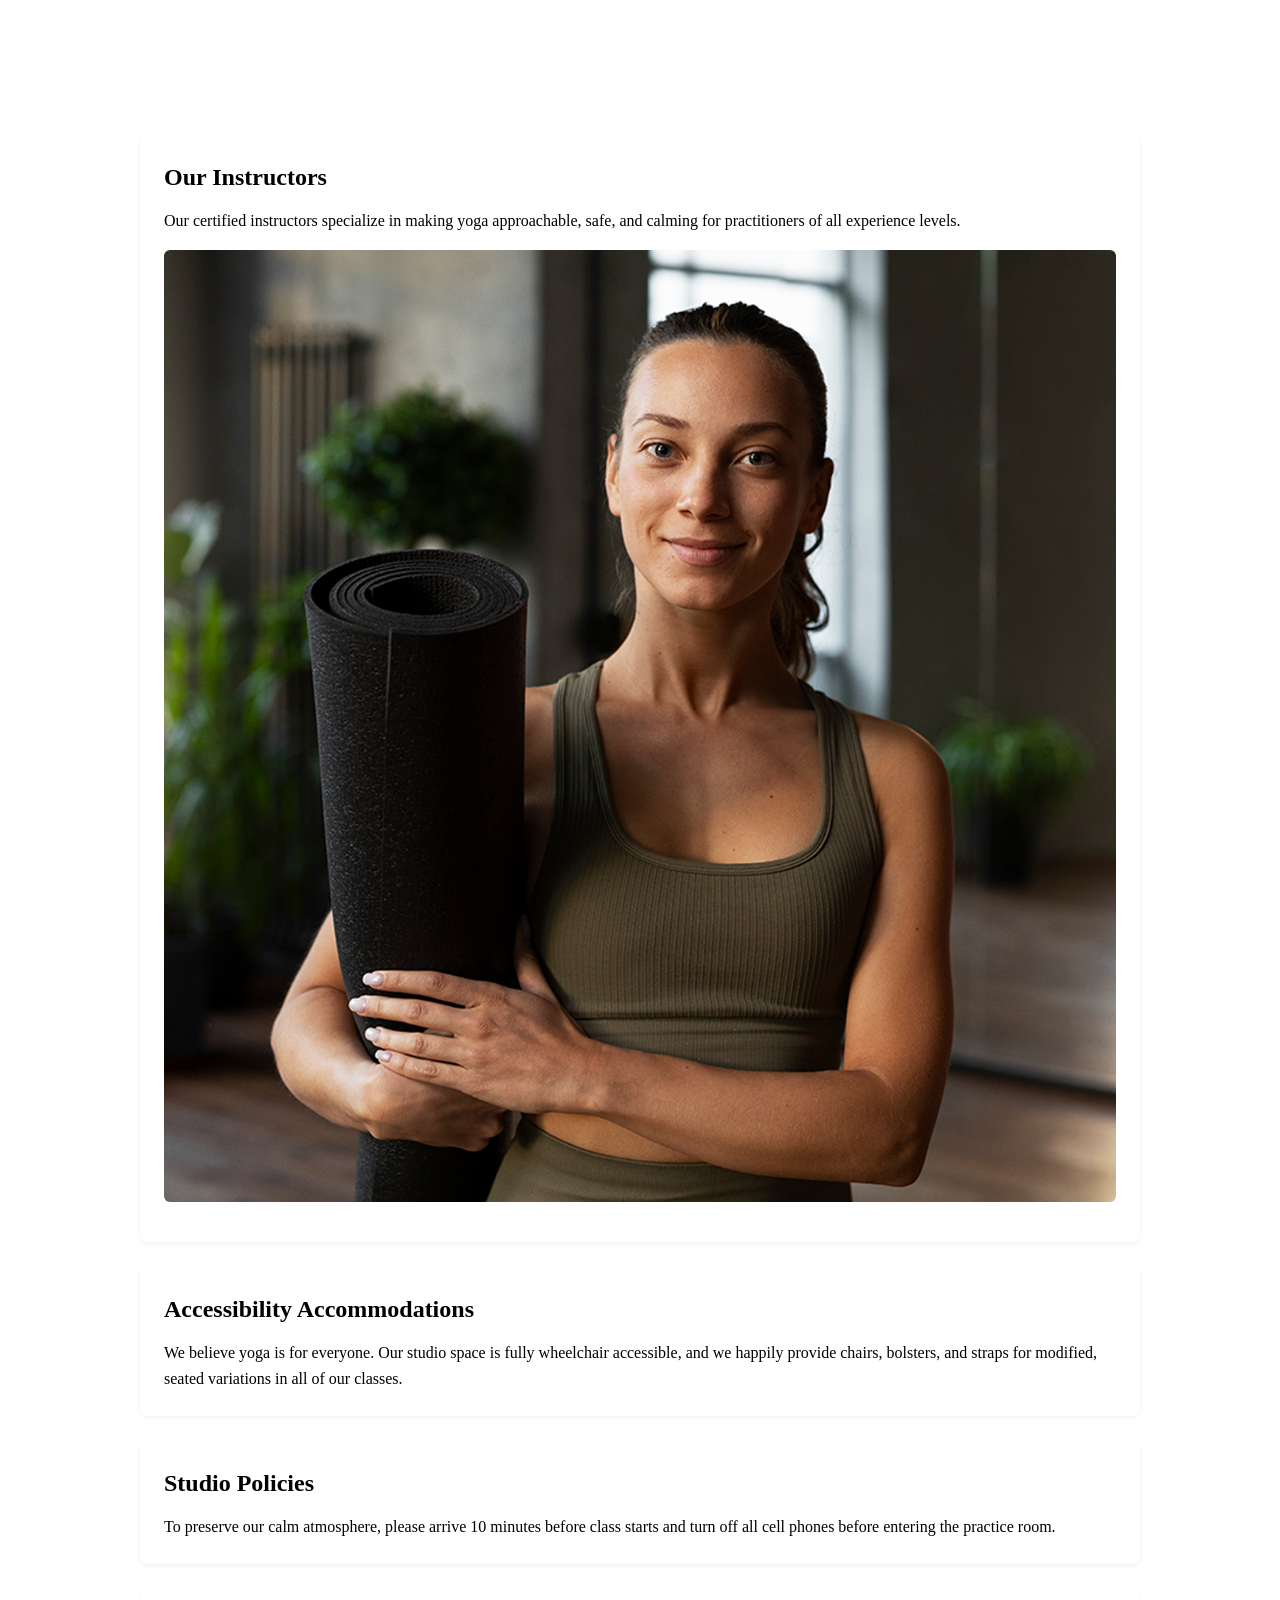
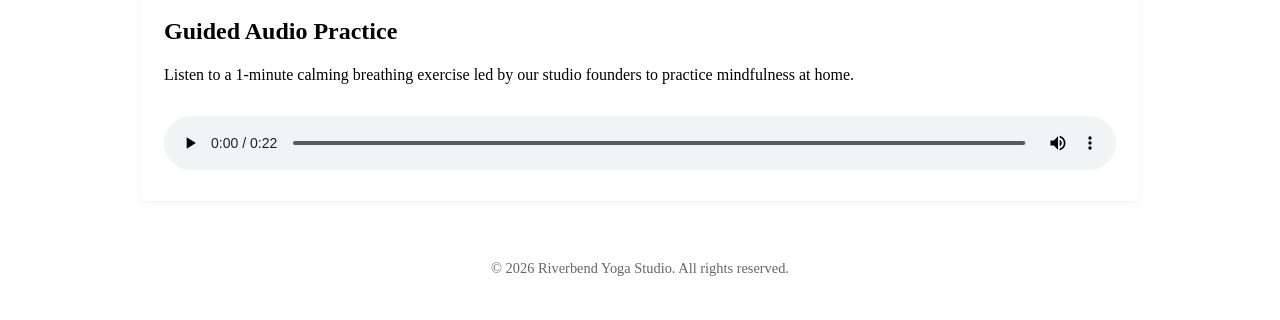
==== about.html @ 56cc20e1 "Fix indentation in about.html" ====
<!DOCTYPE html>
<html lang="en">
<head>
  <meta charset="UTF-8">
  <meta name="viewport" content="width=device-width, initial-scale=1.0">
  <title>About Us | Riverbend Yoga Studio</title>
  <link rel="stylesheet" href="styles.css">
</head>
<body>
  <header>
    <h1>Riverbend Yoga Studio</h1>
    <nav>
      <ul>
        <li><a href="index.html">Home</a></li>
        <li><a href="about.html">About</a></li>
        <li><a href="services.html">Services</a></li>
        <li><a href="event.html">Events</a></li>
      </ul>
    </nav>
  </header>
  <main>
    <section>
      <h2>Our Instructors</h2>
      <p>Our certified instructors specialize in making yoga approachable, safe, and calming for practitioners of all experience levels.</p>
      <!-- REQUIRED ELEMENT: Image 2 of 2 -->
      <img src="yoga-instructor_c.png" alt="A smiling Riverbend yoga instructor sitting cross-legged on a yoga mat in a peaceful studio environment.">
    </section>
    <section>
      <h2>Accessibility Accommodations</h2>
      <p>We believe yoga is for everyone. Our studio space is fully wheelchair accessible, and we happily provide chairs, bolsters, and straps for modified, seated variations in all of our classes.</p>
    </section>
    <section>
      <h2>Studio Policies</h2>
      <p>To preserve our calm atmosphere, please arrive 10 minutes before class starts and turn off all cell phones before entering the practice room.</p>
    </section>
    <section>
      <h2>Guided Audio Practice</h2>
      <p>Listen to a 1-minute calming breathing exercise led by our studio founders to practice mindfulness at home.</p>
      <!-- REQUIRED ELEMENT: Audio with Fallback Text -->
      <audio controls>
        <source src="yoga-breathing_c.mp3" type="audio/mpeg">
        Your browser does not support the audio element. You can download the MP3 track to listen to it on your device.
      </audio>
    </section>
  </main>
  <footer>
    <p>&copy; 2026 Riverbend Yoga Studio. All rights reserved.</p>
  </footer>
</body>
</html>
---- styles.css ----
CSS
/* ==========================================================================
   Global Reset & Color/Font Variables
   ========================================================================== */
:root {
  /* Color Palette (2-4 colors) */
  --bg-cream: #FFF8F0;
  --primary-brown: #6B3E26;
  --accent-peach: #D88C5A;
  --text-charcoal: #2F2A26;

  /* Typography (Max 2 font families) */
  --font-heading: 'Georgia', serif;
  --font-body: 'Segoe UI', Tahoma, Geneva, Verdana, sans-serif;
}

* {
  box-sizing: border-box;
  margin: 0;
  padding: 0;
}

body {
  background-color: var(--bg-cream);
  color: var(--text-charcoal);
  font-family: var(--font-body);
  font-size: 1rem;
  line-height: 1.6;
  padding: 1rem;
}

/* ==========================================================================
   Header & Navigation (Flexbox Layout)
   ========================================================================== */
header {
  background-color: var(--primary-brown);
  color: #ffffff;
  padding: 1.5rem 1rem;
  border-radius: 8px;
  margin-bottom: 1.5rem;
  display: flex;
  flex-direction: column;
  align-items: center;
  gap: 1rem;
}

header h1 {
  font-family: var(--font-heading);
  font-size: 1.8rem;
  text-align: center;
}

nav ul {
  list-style: none;
  display: flex;
  flex-wrap: wrap;
  justify-content: center;
  gap: 1rem;
}

nav a {
  color: #ffffff;
  text-decoration: none;
  font-weight: 600;
  padding: 0.4rem 0.8rem;
  border-radius: 4px;
  transition: background-color 0.2s ease;
}

nav a:hover,
nav a:focus {
  background-color: var(--accent-peach);
  outline: none;
}

/* ==========================================================================
   Main Content Layout
   ========================================================================== */
main {
  display: flex;
  flex-direction: column;
  gap: 1.5rem;
  max-width: 1000px;
  margin: 0 auto;
}

section {
  background-color: #ffffff;
  padding: 1.5rem;
  border-radius: 8px;
  border-left: 5px solid var(--accent-peach);
  box-shadow: 0 2px 5px rgba(0, 0, 0, 0.05);
}

h2, h3 {
  font-family: var(--font-heading);
  color: var(--primary-brown);
  margin-bottom: 0.75rem;
}

h2 {
  font-size: 1.5rem;
}

h3 {
  font-size: 1.25rem;
}

p {
  margin-bottom: 1rem;
}

p:last-child {
  margin-bottom: 0;
}

/* ==========================================================================
   Media Elements (Images, Video, Audio)
   ========================================================================== */
img, video, picture {
  max-width: 100%;
  height: auto;
  border-radius: 6px;
  display: block;
  margin: 1rem 0;
}

figure {
  margin: 1rem 0;
}

figcaption {
  font-style: italic;
  font-size: 0.9rem;
  color: #555555;
  margin-top: 0.4rem;
}

audio {
  width: 100%;
  margin-top: 0.75rem;
}

/* ==========================================================================
   Forms & Fieldsets
   ========================================================================== */
fieldset {
  border: 2px solid var(--accent-peach);
  border-radius: 8px;
  padding: 1.25rem;
  background-color: var(--bg-cream);
}

legend {
  font-family: var(--font-heading);
  font-weight: bold;
  color: var(--primary-brown);
  padding: 0 0.5rem;
  font-size: 1.1rem;
}

form p {
  display: flex;
  flex-direction: column;
  gap: 0.3rem;
  margin-bottom: 1rem;
}

label {
  font-weight: 600;
  color: var(--text-charcoal);
}

input, select, textarea {
  padding: 0.6rem;
  border: 1px solid #ccc;
  border-radius: 4px;
  font-family: var(--font-body);
  font-size: 0.95rem;
  width: 100%;
}

input:focus, select:focus, textarea:focus {
  outline: 2px solid var(--accent-peach);
  border-color: transparent;
}

button[type="submit"] {
  background-color: var(--primary-brown);
  color: #ffffff;
  font-size: 1rem;
  font-weight: bold;
  padding: 0.75rem 1.5rem;
  border: none;
  border-radius: 4px;
  cursor: pointer;
  transition: background-color 0.2s ease;
  width: 100%;
}

button[type="submit"]:hover {
  background-color: var(--accent-peach);
}

/* ==========================================================================
   Footer
   ========================================================================== */
footer {
  text-align: center;
  padding: 1.5rem;
  margin-top: 2rem;
  color: #666666;
  font-size: 0.9rem;
}

/* ==========================================================================
   Responsive Media Query (Desktop View - min-width: 768px)
   ========================================================================== */
@media (min-width: 768px) {
  header {
    flex-direction: row;
    justify-content: space-between;
    padding: 1.5rem 2rem;
  }

  header h1 {
    text-align: left;
  }

  nav ul {
    gap: 1.5rem;
  }

  button[type="submit"] {
    width: auto;
  }
}
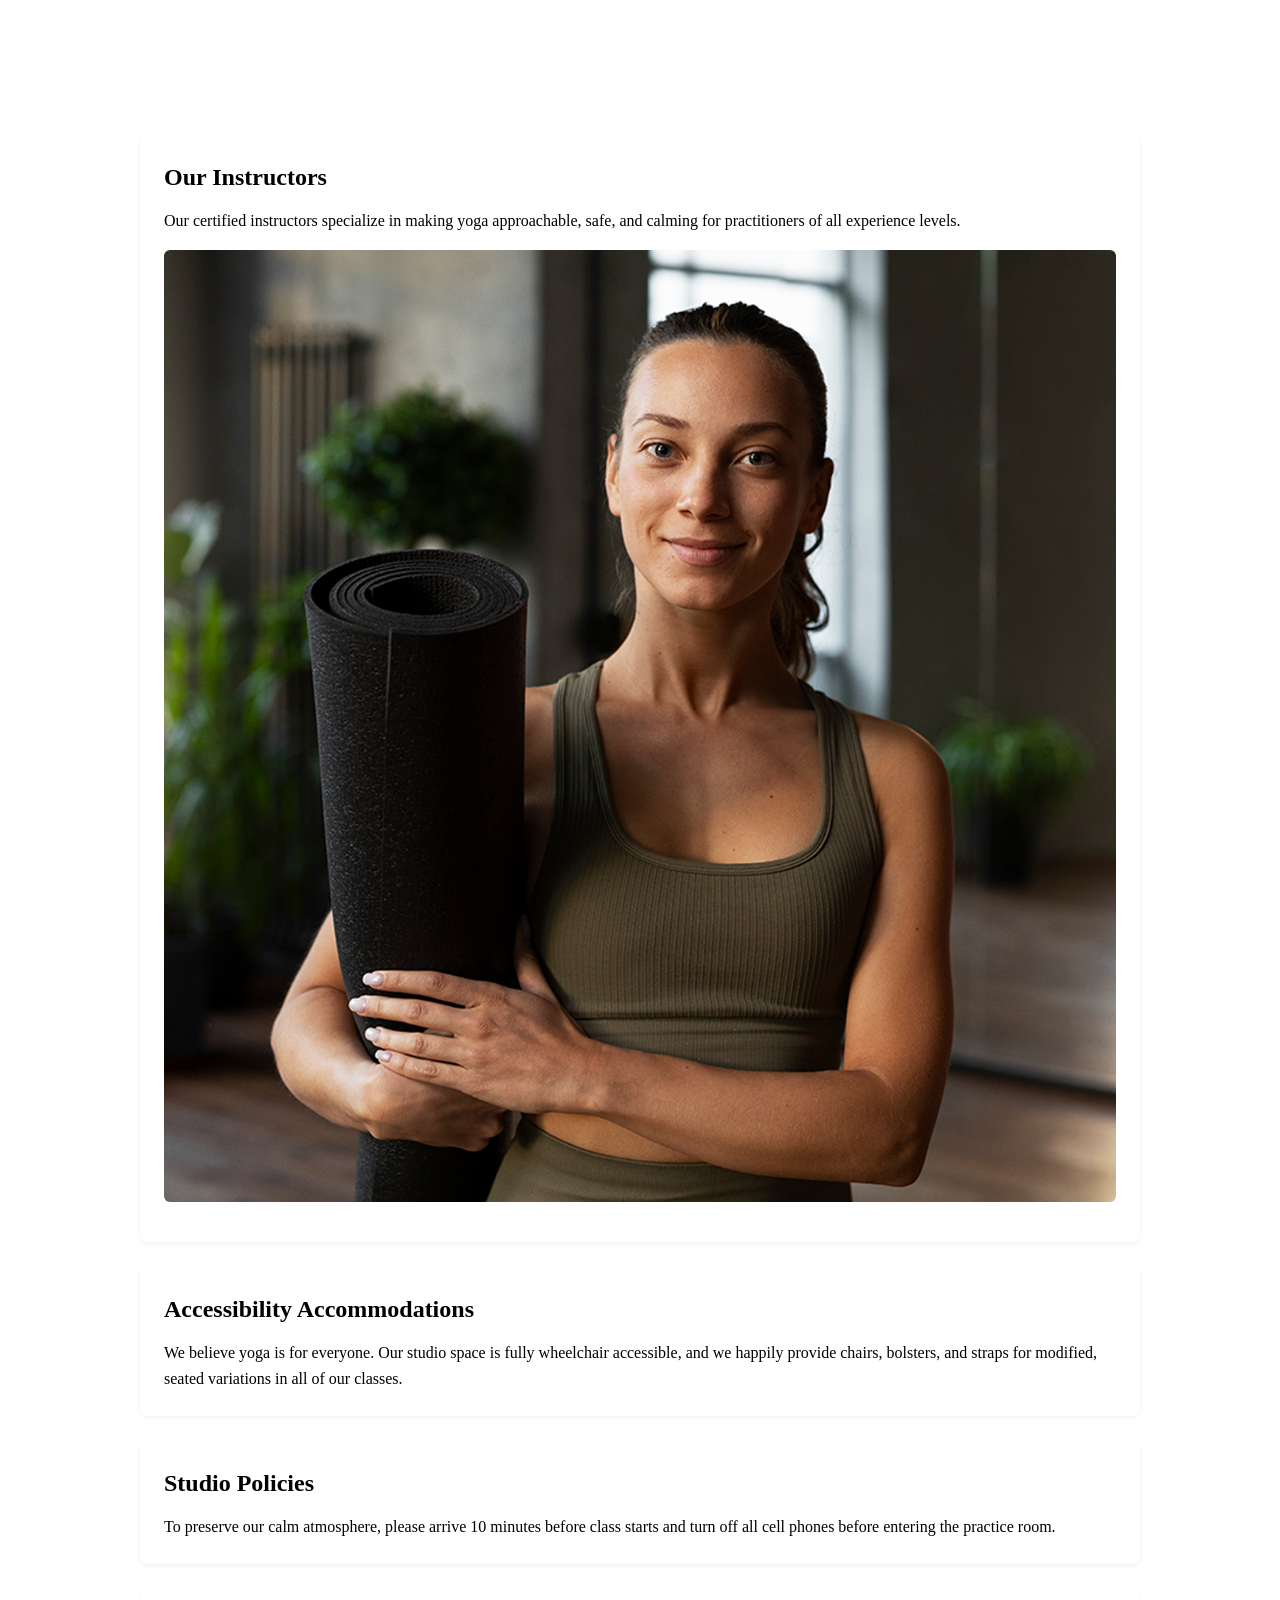
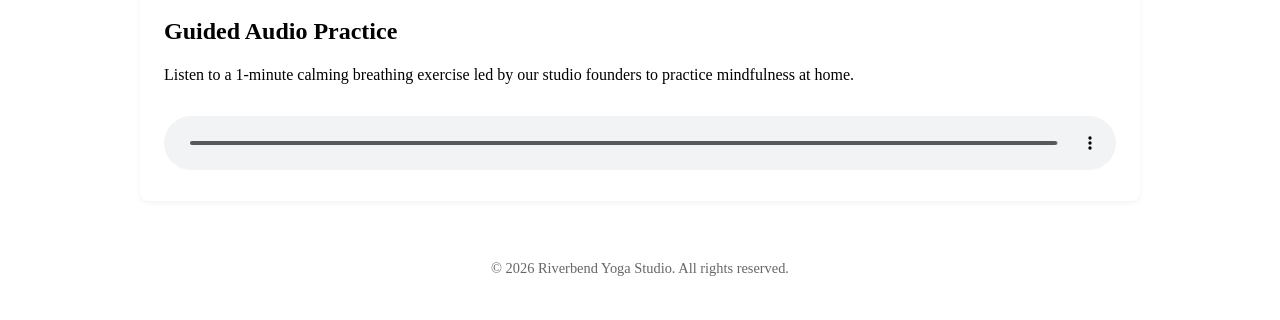
==== commit aca0c57e: "Fix formatting of title tag in about.html" ====
--- a/about.html
+++ b/about.html
@@ -3,8 +3,8 @@
 <head>
   <meta charset="UTF-8">
   <meta name="viewport" content="width=device-width, initial-scale=1.0">
-  <title>About Us | Riverbend Yoga Studio</title>
   <link rel="stylesheet" href="styles.css">
+  <title>About Us | Riverbend Yoga Studio</title>  
 </head>
 <body>
   <header>
@@ -22,7 +22,6 @@
     <section>
       <h2>Our Instructors</h2>
       <p>Our certified instructors specialize in making yoga approachable, safe, and calming for practitioners of all experience levels.</p>
-      <!-- REQUIRED ELEMENT: Image 2 of 2 -->
       <img src="yoga-instructor_c.png" alt="A smiling Riverbend yoga instructor sitting cross-legged on a yoga mat in a peaceful studio environment.">
     </section>
     <section>
@@ -36,7 +35,6 @@
     <section>
       <h2>Guided Audio Practice</h2>
       <p>Listen to a 1-minute calming breathing exercise led by our studio founders to practice mindfulness at home.</p>
-      <!-- REQUIRED ELEMENT: Audio with Fallback Text -->
       <audio controls>
         <source src="yoga-breathing_c.mp3" type="audio/mpeg">
         Your browser does not support the audio element. You can download the MP3 track to listen to it on your device.
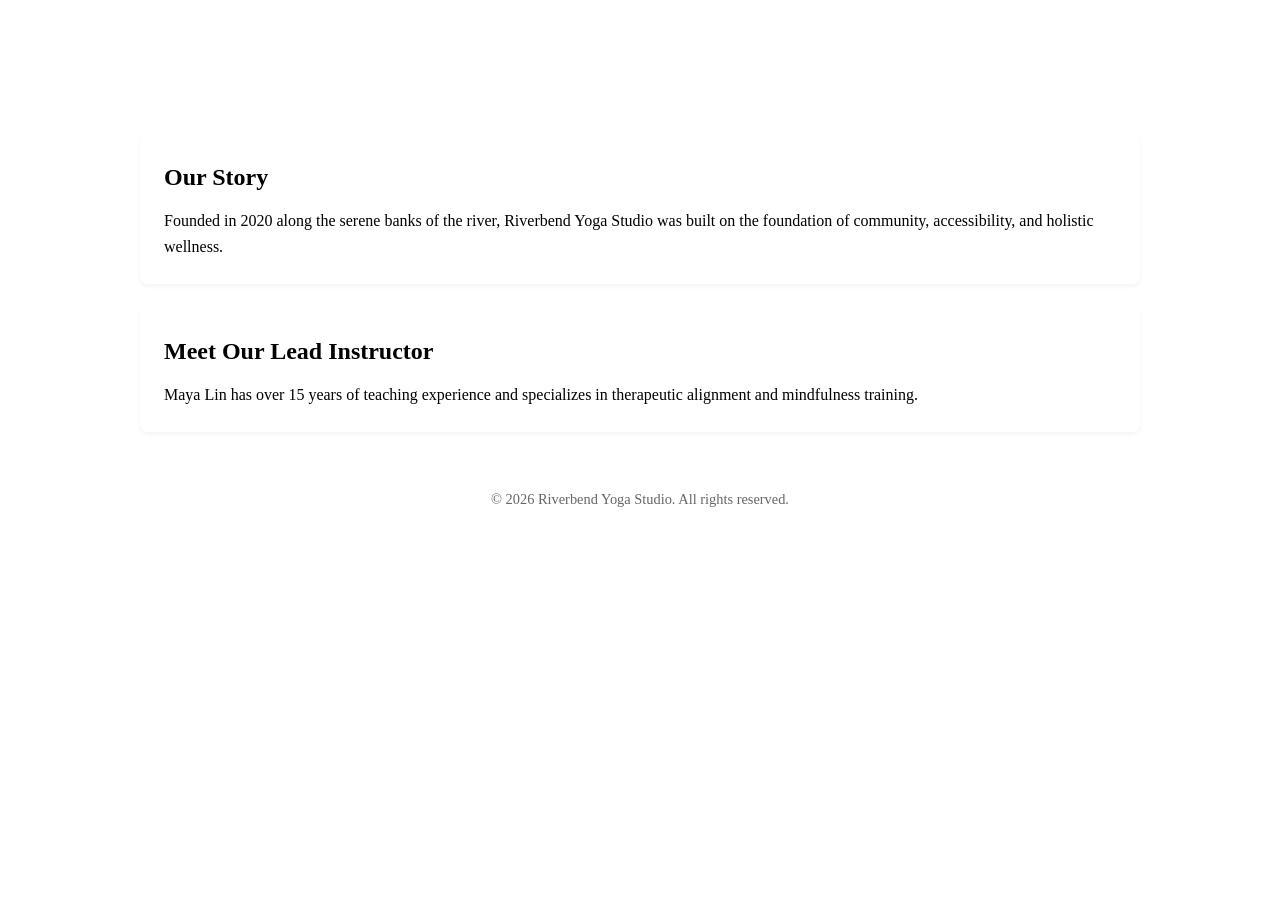
==== commit db526330: "Revise About Us section and update content" ====
--- a/about.html
+++ b/about.html
@@ -3,8 +3,8 @@
 <head>
   <meta charset="UTF-8">
   <meta name="viewport" content="width=device-width, initial-scale=1.0">
+  <title>About Us | Riverbend Yoga Studio</title>
   <link rel="stylesheet" href="styles.css">
-  <title>About Us | Riverbend Yoga Studio</title>  
 </head>
 <body>
   <header>
@@ -14,31 +14,18 @@
         <li><a href="index.html">Home</a></li>
         <li><a href="about.html">About</a></li>
         <li><a href="services.html">Services</a></li>
-        <li><a href="event.html">Events</a></li>
+        <li><a href="events.html">Events &amp; Workshops</a></li>
       </ul>
     </nav>
   </header>
   <main>
     <section>
-      <h2>Our Instructors</h2>
-      <p>Our certified instructors specialize in making yoga approachable, safe, and calming for practitioners of all experience levels.</p>
-      <img src="yoga-instructor_c.png" alt="A smiling Riverbend yoga instructor sitting cross-legged on a yoga mat in a peaceful studio environment.">
+      <h2>Our Story</h2>
+      <p>Founded in 2020 along the serene banks of the river, Riverbend Yoga Studio was built on the foundation of community, accessibility, and holistic wellness.</p>
     </section>
     <section>
-      <h2>Accessibility Accommodations</h2>
-      <p>We believe yoga is for everyone. Our studio space is fully wheelchair accessible, and we happily provide chairs, bolsters, and straps for modified, seated variations in all of our classes.</p>
-    </section>
-    <section>
-      <h2>Studio Policies</h2>
-      <p>To preserve our calm atmosphere, please arrive 10 minutes before class starts and turn off all cell phones before entering the practice room.</p>
-    </section>
-    <section>
-      <h2>Guided Audio Practice</h2>
-      <p>Listen to a 1-minute calming breathing exercise led by our studio founders to practice mindfulness at home.</p>
-      <audio controls>
-        <source src="yoga-breathing_c.mp3" type="audio/mpeg">
-        Your browser does not support the audio element. You can download the MP3 track to listen to it on your device.
-      </audio>
+      <h2>Meet Our Lead Instructor</h2>
+      <p>Maya Lin has over 15 years of teaching experience and specializes in therapeutic alignment and mindfulness training.</p>
     </section>
   </main>
   <footer>
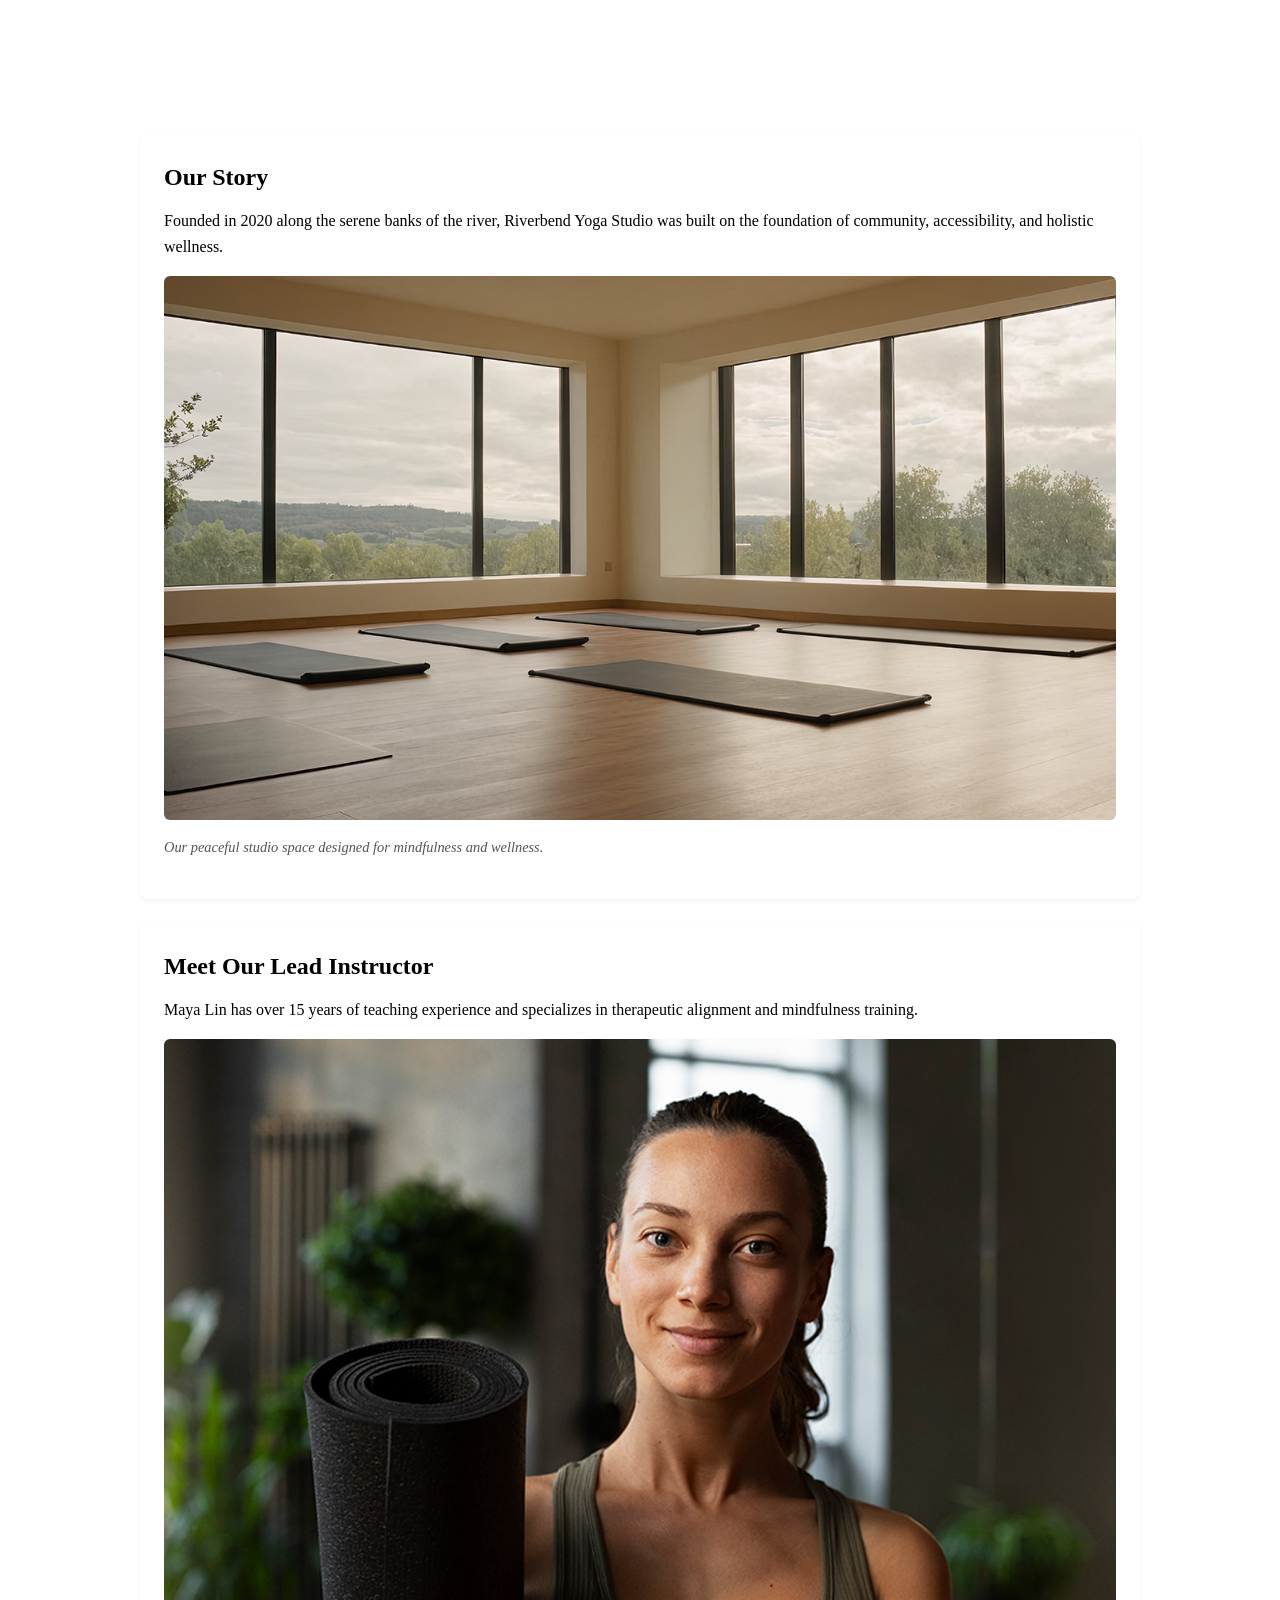
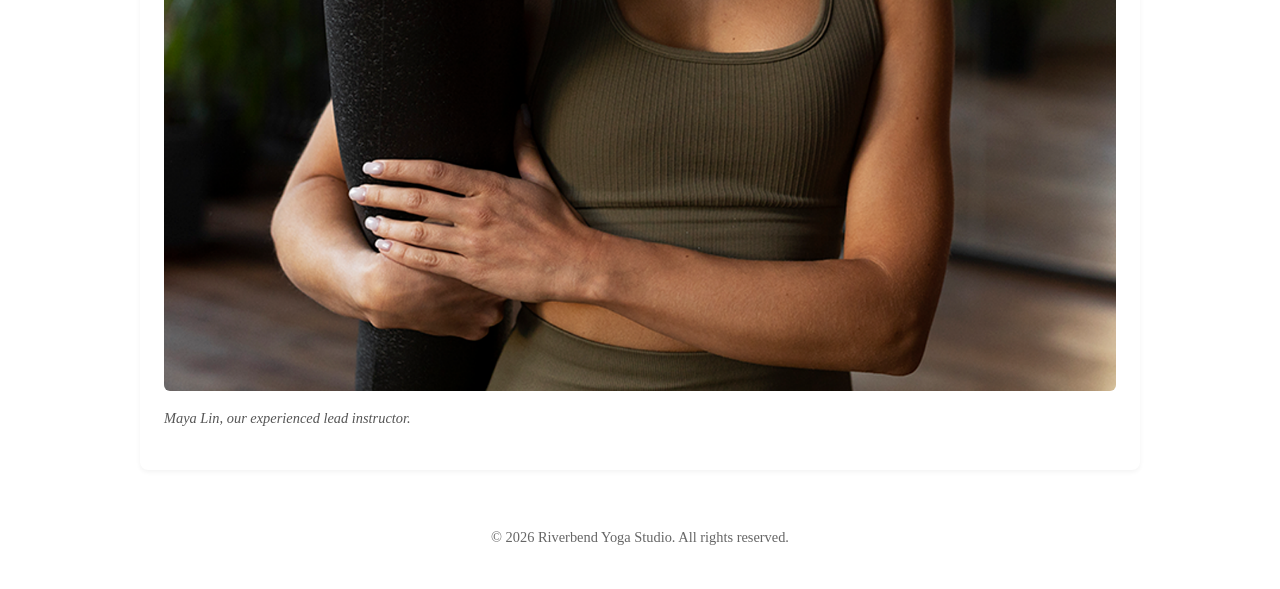
==== commit f8dac5b9: "Add gallery images to About page so repository assets display correctly on GitHub Pages" ====
--- a/about.html
+++ b/about.html
@@ -14,7 +14,7 @@
         <li><a href="index.html">Home</a></li>
         <li><a href="about.html">About</a></li>
         <li><a href="services.html">Services</a></li>
-        <li><a href="events.html">Events &amp; Workshops</a></li>
+        <li><a href="event.html">Event &amp; Workshops</a></li>
       </ul>
     </nav>
   </header>
@@ -22,10 +22,18 @@
     <section>
       <h2>Our Story</h2>
       <p>Founded in 2020 along the serene banks of the river, Riverbend Yoga Studio was built on the foundation of community, accessibility, and holistic wellness.</p>
+      <figure>
+        <img src="yoga-studio_c.png" alt="A serene yoga studio with calming interior design and natural light">
+        <figcaption>Our peaceful studio space designed for mindfulness and wellness.</figcaption>
+      </figure>
     </section>
     <section>
       <h2>Meet Our Lead Instructor</h2>
       <p>Maya Lin has over 15 years of teaching experience and specializes in therapeutic alignment and mindfulness training.</p>
+      <figure>
+        <img src="yoga-instructor_c.png" alt="Maya Lin, our lead instructor, demonstrating a yoga pose">
+        <figcaption>Maya Lin, our experienced lead instructor.</figcaption>
+      </figure>
     </section>
   </main>
   <footer>
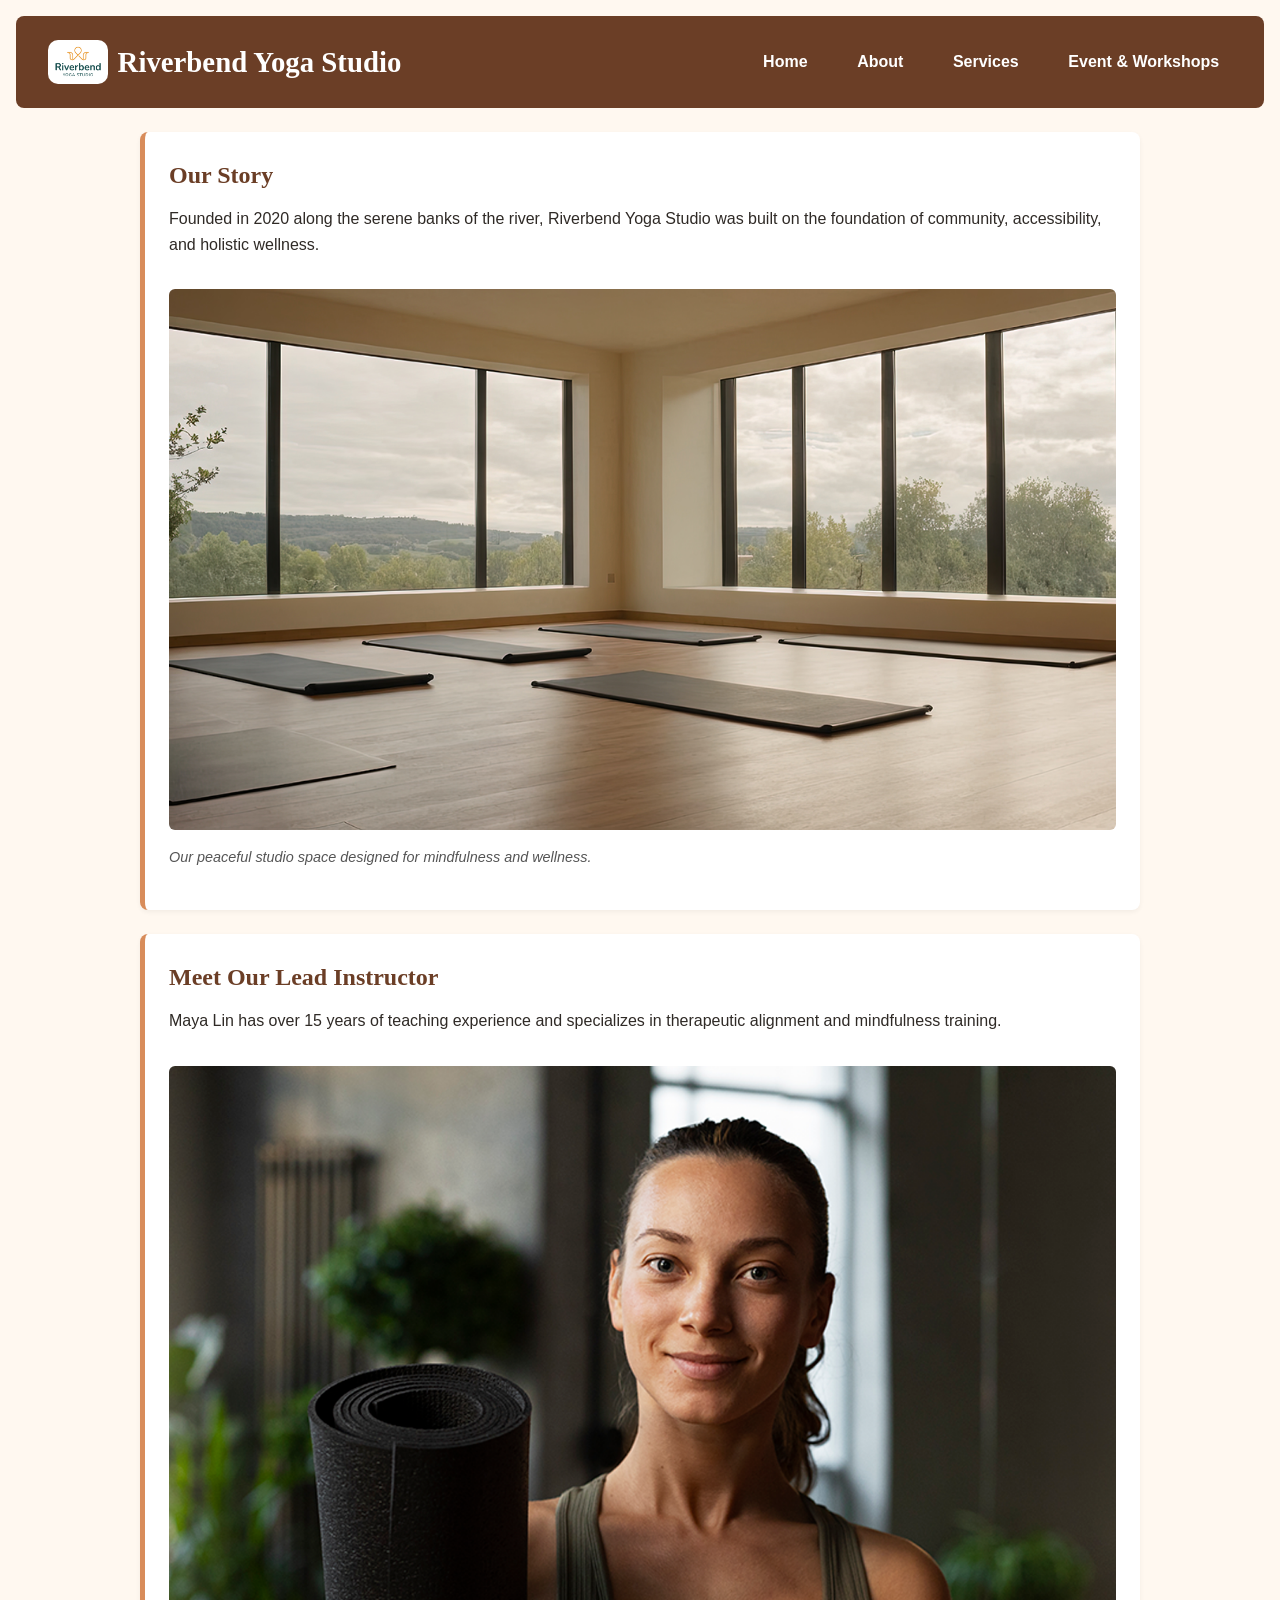
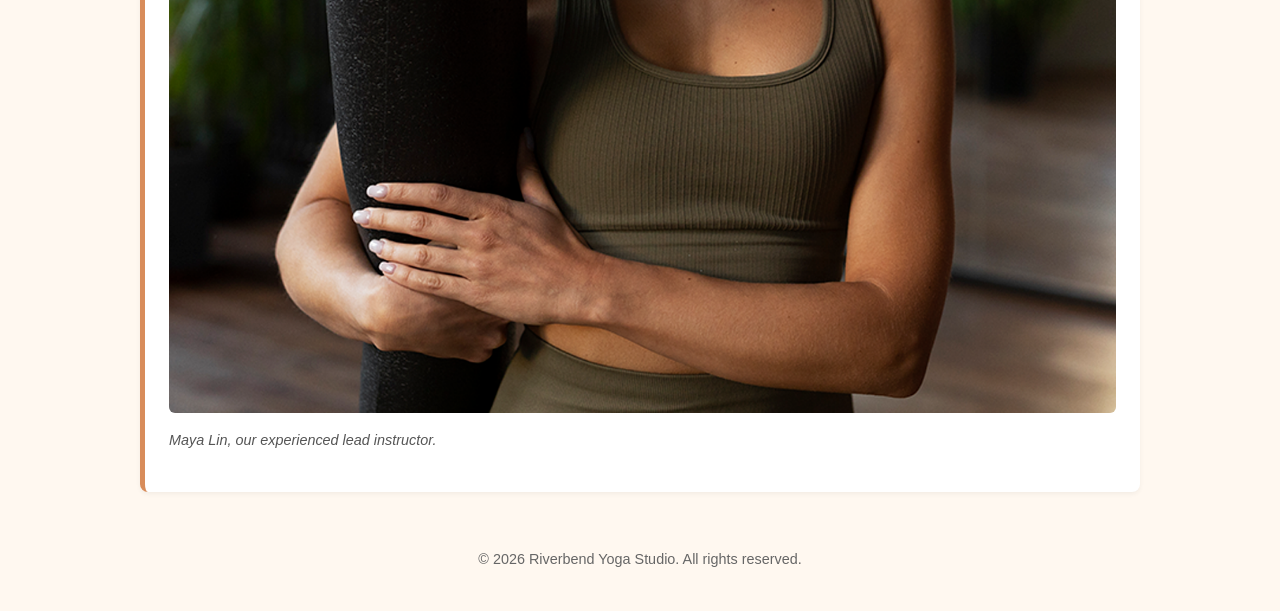
==== commit 64ae3954: "Add logo to About page header" ====
--- a/about.html
+++ b/about.html
@@ -8,7 +8,10 @@
 </head>
 <body>
   <header>
-    <h1>Riverbend Yoga Studio</h1>
+    <div class="brand">
+      <img src="yoga-logo_c.png" alt="Riverbend Yoga Studio logo" class="site-logo">
+      <h1>Riverbend Yoga Studio</h1>
+    </div>
     <nav>
       <ul>
         <li><a href="index.html">Home</a></li>
--- a/styles.css
+++ b/styles.css
@@ -1,237 +1,287 @@
-CSS
-/* ==========================================================================
-   Global Reset & Color/Font Variables
-   ========================================================================== */
+/* ==========================================================================
+    Global Reset & Color/Font Variables
+    ========================================================================== */
 :root {
-  /* Color Palette (2-4 colors) */
-  --bg-cream: #FFF8F0;
-  --primary-brown: #6B3E26;
-  --accent-peach: #D88C5A;
-  --text-charcoal: #2F2A26;
-
-  /* Typography (Max 2 font families) */
-  --font-heading: 'Georgia', serif;
-  --font-body: 'Segoe UI', Tahoma, Geneva, Verdana, sans-serif;
+   /* Color Palette (2-4 colors) */
+   --bg-cream: #FFF8F0;
+   --primary-brown: #6B3E26;
+   --accent-peach: #D88C5A;
+   --text-charcoal: #2F2A26;
+
+   /* Typography (Max 2 font families) */
+   --font-heading: 'Georgia', serif;
+   --font-body: 'Segoe UI', Tahoma, Geneva, Verdana, sans-serif;
+}
+
+html {
+   scroll-behavior: smooth;
 }
 
 * {
-  box-sizing: border-box;
-  margin: 0;
-  padding: 0;
+   box-sizing: border-box;
+   margin: 0;
+   padding: 0;
 }
 
 body {
-  background-color: var(--bg-cream);
-  color: var(--text-charcoal);
-  font-family: var(--font-body);
-  font-size: 1rem;
-  line-height: 1.6;
-  padding: 1rem;
-}
-
-/* ==========================================================================
-   Header & Navigation (Flexbox Layout)
-   ========================================================================== */
+   background-color: var(--bg-cream);
+   color: var(--text-charcoal);
+   font-family: var(--font-body);
+   font-size: 1rem;
+   line-height: 1.6;
+   padding: 1rem;
+}
+
+/* ==========================================================================
+    Header & Navigation (Flexbox Layout)
+    ========================================================================== */
 header {
-  background-color: var(--primary-brown);
-  color: #ffffff;
-  padding: 1.5rem 1rem;
-  border-radius: 8px;
-  margin-bottom: 1.5rem;
-  display: flex;
-  flex-direction: column;
-  align-items: center;
-  gap: 1rem;
+   background-color: var(--primary-brown);
+   color: #ffffff;
+   padding: 1.5rem 1rem;
+   border-radius: 8px;
+   margin-bottom: 1.5rem;
+   display: flex;
+   flex-direction: column;
+   align-items: center;
+   gap: 1rem;
+}
+
+.brand {
+   display: flex;
+   align-items: center;
+   justify-content: center;
+   gap: 0.6rem;
+   text-align: center;
+}
+
+.site-logo {
+   width: 60px;
+   height: auto;
+   border-radius: 10px;
+   margin: 0;
+   flex-shrink: 0;
 }
 
 header h1 {
-  font-family: var(--font-heading);
-  font-size: 1.8rem;
-  text-align: center;
+   font-family: var(--font-heading);
+   font-size: 1.8rem;
+   text-align: center;
+   line-height: 1.2;
 }
 
 nav ul {
-  list-style: none;
-  display: flex;
-  flex-wrap: wrap;
-  justify-content: center;
-  gap: 1rem;
+   list-style: none;
+   display: flex;
+   flex-wrap: wrap;
+   justify-content: center;
+   gap: 1rem;
 }
 
 nav a {
-  color: #ffffff;
-  text-decoration: none;
-  font-weight: 600;
-  padding: 0.4rem 0.8rem;
-  border-radius: 4px;
-  transition: background-color 0.2s ease;
+   color: #ffffff;
+   text-decoration: none;
+   font-weight: 600;
+   padding: 0.4rem 0.8rem;
+   border-radius: 4px;
+   transition: background-color 0.2s ease;
 }
 
 nav a:hover,
 nav a:focus {
-  background-color: var(--accent-peach);
-  outline: none;
-}
-
-/* ==========================================================================
-   Main Content Layout
-   ========================================================================== */
+   background-color: var(--accent-peach);
+   outline: none;
+}
+
+.quick-links {
+   display: flex;
+   flex-wrap: wrap;
+   gap: 1rem;
+   margin-top: 1rem;
+}
+
+.quick-links a {
+   background-color: var(--primary-brown);
+   color: #000000;
+   text-decoration: none;
+   padding: 0.75rem 1rem;
+   border-radius: 4px;
+   font-weight: 600;
+   transition: background-color 0.2s ease;
+}
+
+.quick-links a:hover,
+.quick-links a:focus {
+   background-color: var(--accent-peach);
+   outline: none;
+}
+
+/* ==========================================================================
+    Main Content Layout
+    ========================================================================== */
 main {
-  display: flex;
-  flex-direction: column;
-  gap: 1.5rem;
-  max-width: 1000px;
-  margin: 0 auto;
+   display: flex;
+   flex-direction: column;
+   gap: 1.5rem;
+   max-width: 1000px;
+   margin: 0 auto;
 }
 
 section {
-  background-color: #ffffff;
-  padding: 1.5rem;
-  border-radius: 8px;
-  border-left: 5px solid var(--accent-peach);
-  box-shadow: 0 2px 5px rgba(0, 0, 0, 0.05);
+   background-color: #ffffff;
+   padding: 1.5rem;
+   border-radius: 8px;
+   border-left: 5px solid var(--accent-peach);
+   box-shadow: 0 2px 5px rgba(0, 0, 0, 0.05);
+   scroll-margin-top: 120px;
 }
 
 h2, h3 {
-  font-family: var(--font-heading);
-  color: var(--primary-brown);
-  margin-bottom: 0.75rem;
+   font-family: var(--font-heading);
+   color: var(--primary-brown);
+   margin-bottom: 0.75rem;
 }
 
 h2 {
-  font-size: 1.5rem;
+   font-size: 1.5rem;
 }
 
 h3 {
-  font-size: 1.25rem;
+   font-size: 1.25rem;
 }
 
 p {
-  margin-bottom: 1rem;
+   margin-bottom: 1rem;
 }
 
 p:last-child {
-  margin-bottom: 0;
-}
-
-/* ==========================================================================
-   Media Elements (Images, Video, Audio)
-   ========================================================================== */
+   margin-bottom: 0;
+}
+
+/* ==========================================================================
+    Media Elements (Images, Video, Audio)
+    ========================================================================== */
 img, video, picture {
-  max-width: 100%;
-  height: auto;
-  border-radius: 6px;
-  display: block;
-  margin: 1rem 0;
+   max-width: 100%;
+   height: auto;
+   border-radius: 6px;
+   display: block;
+   margin: 1rem 0;
 }
 
 figure {
-  margin: 1rem 0;
+   margin: 1rem 0;
+   overflow: hidden;
 }
 
 figcaption {
-  font-style: italic;
-  font-size: 0.9rem;
-  color: #555555;
-  margin-top: 0.4rem;
+   font-style: italic;
+   font-size: 0.9rem;
+   color: #555555;
+   margin-top: 0.4rem;
 }
 
 audio {
-  width: 100%;
-  margin-top: 0.75rem;
-}
-
-/* ==========================================================================
-   Forms & Fieldsets
-   ========================================================================== */
+   width: 100%;
+   margin-top: 0.75rem;
+}
+
+/* ==========================================================================
+    Forms & Fieldsets
+    ========================================================================== */
 fieldset {
-  border: 2px solid var(--accent-peach);
-  border-radius: 8px;
-  padding: 1.25rem;
-  background-color: var(--bg-cream);
+   border: 2px solid var(--accent-peach);
+   border-radius: 8px;
+   padding: 1.25rem;
+   background-color: var(--bg-cream);
 }
 
 legend {
-  font-family: var(--font-heading);
-  font-weight: bold;
-  color: var(--primary-brown);
-  padding: 0 0.5rem;
-  font-size: 1.1rem;
+   font-family: var(--font-heading);
+   font-weight: bold;
+   color: var(--primary-brown);
+   padding: 0 0.5rem;
+   font-size: 1.1rem;
 }
 
 form p {
-  display: flex;
-  flex-direction: column;
-  gap: 0.3rem;
-  margin-bottom: 1rem;
+   display: flex;
+   flex-direction: column;
+   gap: 0.3rem;
+   margin-bottom: 1rem;
 }
 
 label {
-  font-weight: 600;
-  color: var(--text-charcoal);
+   font-weight: 600;
+   color: var(--text-charcoal);
 }
 
 input, select, textarea {
-  padding: 0.6rem;
-  border: 1px solid #ccc;
-  border-radius: 4px;
-  font-family: var(--font-body);
-  font-size: 0.95rem;
-  width: 100%;
+   padding: 0.6rem;
+   border: 1px solid #ccc;
+   border-radius: 4px;
+   font-family: var(--font-body);
+   font-size: 0.95rem;
+   width: 100%;
 }
 
 input:focus, select:focus, textarea:focus {
-  outline: 2px solid var(--accent-peach);
-  border-color: transparent;
+   outline: 2px solid var(--accent-peach);
+   border-color: transparent;
 }
 
 button[type="submit"] {
-  background-color: var(--primary-brown);
-  color: #ffffff;
-  font-size: 1rem;
-  font-weight: bold;
-  padding: 0.75rem 1.5rem;
-  border: none;
-  border-radius: 4px;
-  cursor: pointer;
-  transition: background-color 0.2s ease;
-  width: 100%;
+   background-color: var(--primary-brown);
+   color: #ffffff;
+   font-size: 1rem;
+   font-weight: bold;
+   padding: 0.75rem 1.5rem;
+   border: none;
+   border-radius: 4px;
+   cursor: pointer;
+   transition: background-color 0.2s ease;
+   width: 100%;
 }
 
 button[type="submit"]:hover {
-  background-color: var(--accent-peach);
-}
-
-/* ==========================================================================
-   Footer
-   ========================================================================== */
+   background-color: var(--accent-peach);
+}
+
+/* ==========================================================================
+    Footer
+    ========================================================================== */
 footer {
-  text-align: center;
-  padding: 1.5rem;
-  margin-top: 2rem;
-  color: #666666;
-  font-size: 0.9rem;
-}
-
-/* ==========================================================================
-   Responsive Media Query (Desktop View - min-width: 768px)
-   ========================================================================== */
+   text-align: center;
+   padding: 1.5rem;
+   margin-top: 2rem;
+   color: #666666;
+   font-size: 0.9rem;
+}
+
+/* ==========================================================================
+    Responsive Media Query (Desktop View - min-width: 768px)
+    ========================================================================== */
 @media (min-width: 768px) {
-  header {
-    flex-direction: row;
-    justify-content: space-between;
-    padding: 1.5rem 2rem;
-  }
-
-  header h1 {
-    text-align: left;
-  }
-
-  nav ul {
-    gap: 1.5rem;
-  }
-
-  button[type="submit"] {
-    width: auto;
-  }
-}
+   header {
+     flex-direction: row;
+     justify-content: space-between;
+     padding: 1.5rem 2rem;
+   }
+
+   .brand {
+     justify-content: flex-start;
+     text-align: left;
+   }
+
+   header h1 {
+     text-align: left;
+   }
+
+   nav ul {
+     gap: 1.5rem;
+   }
+
+   button[type="submit"] {
+     width: auto;
+   }
+}
